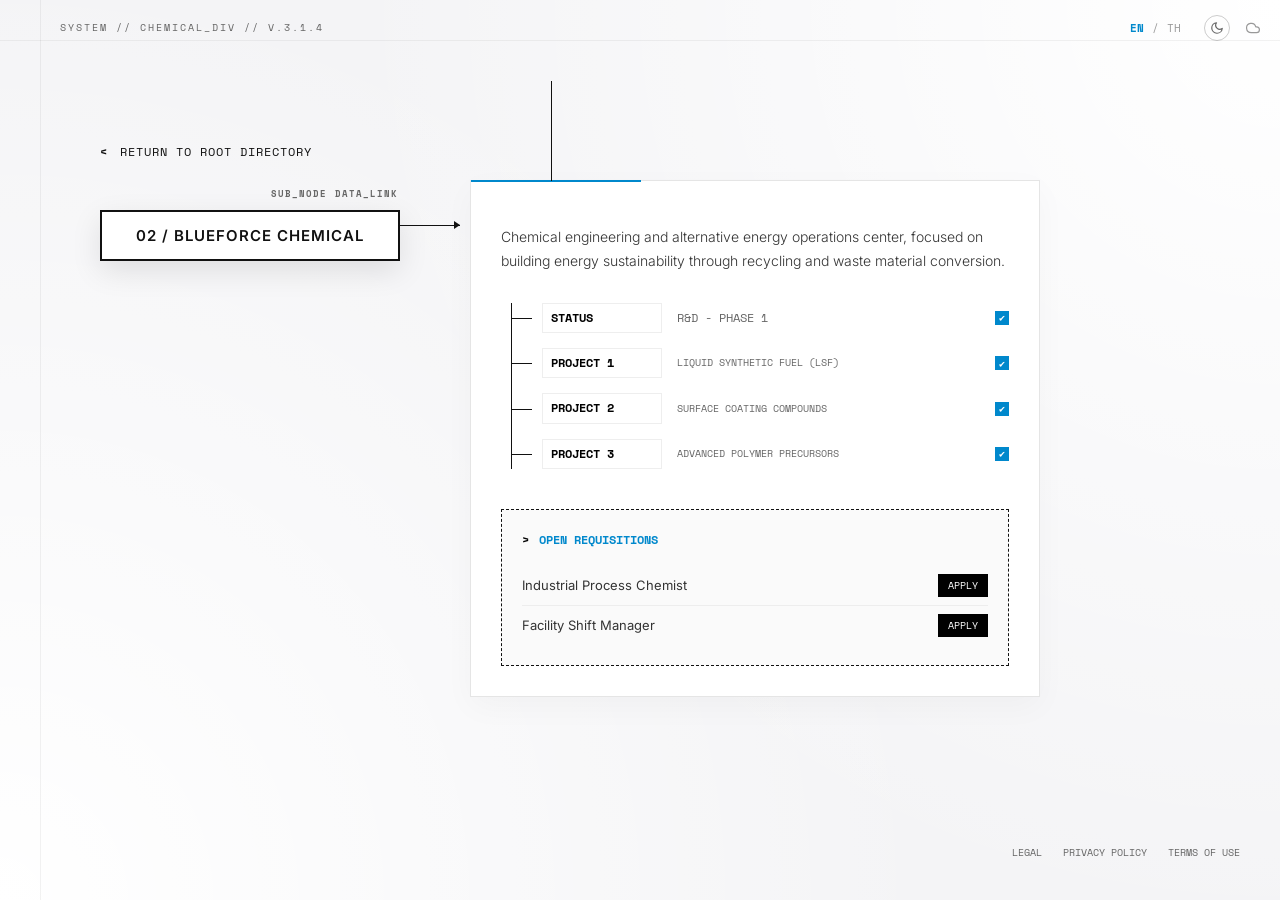
==== chemical.html @ e81e6acf "Add files via upload" ====
<!DOCTYPE html>
<html lang="en">
<head>
  <meta charset="UTF-8">
  <meta name="viewport" content="width=device-width, initial-scale=1.0">
  <title>02 / BLUEFORCE CHEMICAL</title>
  <link rel="stylesheet" href="styles.css">
</head>
<body>
  <div class="lang-toggle">
    <span class="lang-btn active" data-lang="en">EN</span> / <span class="lang-btn" data-lang="th">TH</span>
    <span class="theme-toggle" id="theme-toggle"><svg width="14" height="14" viewBox="0 0 24 24" fill="none" stroke="currentColor" stroke-width="2" stroke-linecap="round" stroke-linejoin="round"><path d="M21 12.79A9 9 0 1 1 11.21 3 7 7 0 0 0 21 12.79z"/></svg></span>
    <a href="login.html" class="cloud-toggle" id="cloud-toggle" title="Blueforce Cloud"><svg width="14" height="14" viewBox="0 0 24 24" fill="none" stroke="currentColor" stroke-width="2" stroke-linecap="round" stroke-linejoin="round"><path d="M18 10h-1.26A8 8 0 1 0 9 20h9a5 5 0 0 0 0-10z"/></svg></a>
  </div>

  <div class="page-header" data-i18n="sys_chem">SYSTEM // CHEMICAL_DIV // v.3.1.4</div>

  <div class="subpage-container">
    <a href="index.html" class="back-link" data-i18n="back_root">RETURN TO ROOT DIRECTORY</a>
    
    <div class="diagram-container" style="min-height: auto; align-items: flex-start; padding-left: 0;">
      <div class="node subpage-node" style="min-width: 300px;">
        <div class="tags">
          <span data-i18n="tag_sub_node">SUB_NODE</span>
          <span data-i18n="tag_data_link">DATA_LINK</span>
        </div>
        <span data-i18n="node_02">02 / BLUEFORCE CHEMICAL</span>
      </div>

      <div class="connector-right" style="margin-top: 15px; width: 60px;"></div>

      <div class="subpage-details" style="margin-top: -30px; margin-left: 10px;">
        <div class="decorative-line"></div>
        <p style="margin-bottom: 30px; font-weight: 300; font-size: 14px;" data-i18n="desc_chem">The backbone of our manufacturing process. Operating massive-scale synthesizers to produce base chemical compounds, industrial solvents, and advanced material precursors.</p>
        
        <ul class="properties-list">
          <li>
            <span class="prop-name">STATUS</span>
            <span class="prop-value" data-i18n="stat_bc"></span>
            <span class="checkbox-checked">✔</span>
          </li>
          <li>
            <span class="prop-name">PROJECT 1</span>
            <span class="prop-value" data-i18n="proj_bc_1" style="font-size: 10px; line-height: 1.2;">LIQUID SYNTHETIC FUEL (LSF)</span>
            <span class="checkbox-checked">✔</span>
          </li>
          <li>
            <span class="prop-name">PROJECT 2</span>
            <span class="prop-value" data-i18n="proj_bc_2" style="font-size: 10px; line-height: 1.2;">SURFACE COATING COMPOUNDS</span>
            <span class="checkbox-checked">✔</span>
          </li>
          <li>
            <span class="prop-name">PROJECT 3</span>
            <span class="prop-value" data-i18n="proj_bc_3" style="font-size: 10px; line-height: 1.2;">ADVANCED POLYMER PRECURSORS</span>
            <span class="checkbox-checked">✔</span>
          </li>
        </ul>

        <div class="careers-box">
          <div class="careers-box-title" data-i18n="open_req">OPEN REQUISITIONS</div>
          <div class="job-listing">
            <span data-i18n="job_chem">Industrial Process Chemist</span>
            <button class="job-apply-btn" data-i18n="apply">APPLY</button>
          </div>
          <div class="job-listing">
            <span data-i18n="job_shift">Facility Shift Manager</span>
            <button class="job-apply-btn" data-i18n="apply">APPLY</button>
          </div>
        </div>
      </div>
    </div>
  </div>
  
  <div class="global-footer">
    <a href="#" data-i18n="footer_legal">LEGAL</a>
    <a href="#" data-i18n="footer_privacy">PRIVACY POLICY</a>
    <a href="#" data-i18n="footer_terms">TERMS OF USE</a>
  </div>

  <!-- <div class="global-ticker">
    <div class="ticker-content" data-i18n="ticker_msg">
    </div>
  </div> -->
  
  <script src="script.js"></script>
</body>
</html>
---- styles.css ----
@import url('https://fonts.googleapis.com/css2?family=Inter:wght@300;400;600&family=Space+Mono&display=swap');

:root {
  --bg-color: #f4f4f6;
  --text-color: #111;
  --accent-blue: #0088cc;
  --node-bg: #111;
  --line-color: #111;
  --font-mono: 'Space Mono', monospace;
  --font-sans: 'Inter', sans-serif;
}

* {
  box-sizing: border-box;
}

body {
  margin: 0;
  padding: 40px;
  background-color: var(--bg-color);
  color: var(--text-color);
  font-family: var(--font-sans);
  min-height: 100vh;
  position: relative;
  background-image: 
    radial-gradient(circle at 100% 0%, #ffffff 0%, transparent 60%),
    radial-gradient(circle at 0% 100%, #ffffff 0%, transparent 60%);
  background-attachment: fixed;
}

/* Geometric details */
body::before {
  content: '';
  position: fixed;
  top: 0;
  left: 40px;
  width: 1px;
  height: 100vh;
  background: rgba(0,0,0,0.05);
  z-index: 0;
}

body::after {
  content: '';
  position: fixed;
  top: 40px;
  left: 0;
  width: 100vw;
  height: 1px;
  background: rgba(0,0,0,0.05);
  z-index: 0;
}

/* Page Headers */
.page-header {
  position: absolute;
  top: 20px;
  left: 60px;
  font-family: var(--font-mono);
  font-size: 10px;
  color: #666;
  text-transform: uppercase;
  letter-spacing: 2px;
  z-index: 10;
}

/* Diagrammatic Containers */
.diagram-container {
  display: flex;
  flex-direction: row;
  align-items: center;
  justify-content: flex-start;
  min-height: calc(100vh - 80px);
  position: relative;
  z-index: 5;
  padding-left: 5vw;
}

@media (max-width: 900px) {
  .diagram-container {
    flex-direction: column;
    align-items: flex-start;
    padding-top: 60px;
  }
}

/* Nodes */
.node {
  background-color: var(--node-bg);
  color: #fff;
  padding: 14px 28px;
  font-size: 15px;
  font-weight: 600;
  letter-spacing: 1px;
  text-transform: uppercase;
  position: relative;
  z-index: 2;
  box-shadow: 0 10px 30px rgba(0,0,0,0.1);
  transition: transform 0.1s ease-out, background-color 0.3s ease;
  text-align: center;
  min-width: 320px;
  transform: translate3d(var(--mouse-x, 0px), var(--mouse-y, 0px), 0);
  will-change: transform;
}

.node.subpage-node {
  background-color: #fff;
  color: #111;
  border: 2px solid #111;
}

.node:not(.subpage-node):hover {
  transform: translate3d(var(--mouse-x, 0px), calc(var(--mouse-y, 0px) - 2px), 0) scale(1.02);
  background-color: #000;
}

.node .tags {
  position: absolute;
  top: -25px;
  right: 0;
  font-family: var(--font-mono);
  font-size: 9px;
  color: #666;
  display: flex;
  gap: 8px;
}

/* Connectors */
.connector-right {
  width: 80px;
  height: 1px;
  background-color: var(--line-color);
  position: relative;
  z-index: 1;
}

.connector-right::after {
  content: '';
  position: absolute;
  right: 0;
  top: -4px;
  border-top: 4px solid transparent;
  border-bottom: 4px solid transparent;
  border-left: 6px solid var(--line-color);
}

@media (max-width: 900px) {
  .connector-right {
    width: 1px;
    height: 40px;
    margin-left: 40px;
  }
  .connector-right::after {
    right: -4px;
    top: auto;
    bottom: 0;
    border-left: 4px solid transparent;
    border-right: 4px solid transparent;
    border-top: 6px solid var(--line-color);
  }
}

/* Tree Structure */
.tree {
  display: flex;
  flex-direction: column;
  gap: 25px;
  position: relative;
  padding-left: 60px;
}

@media (max-width: 900px) {
  .tree {
    padding-left: 40px;
  }
}

/* Vertical line for the tree */
.tree::before {
  content: '';
  position: absolute;
  left: 0;
  top: 20px;
  bottom: 20px;
  width: 1px;
  background-color: var(--line-color);
  z-index: 1;
}

@media (max-width: 900px) {
  .tree::before {
    left: 40px;
    top: -20px;
  }
}

.tree-item {
  display: block;
  position: relative;
  text-decoration: none;
  color: inherit;
  opacity: 0;
  animation: fadeIn 0.6s forwards cubic-bezier(0.1, 0.9, 0.2, 1);
  transform: translate3d(var(--mouse-x, 0px), var(--mouse-y, 0px), 0);
  will-change: transform;
}

/* Horizontal line from trunk to tree item */
.tree-item::before {
  content: '';
  position: absolute;
  left: -60px;
  top: 50%;
  width: 60px;
  height: 1px;
  background-color: var(--line-color);
  z-index: 1;
}

/* Arrow head on horizontal line */
.tree-item::after {
  content: '';
  position: absolute;
  left: -4px;
  top: 50%;
  transform: translateY(-50%);
  border-top: 4px solid transparent;
  border-bottom: 4px solid transparent;
  border-left: 6px solid var(--line-color);
  z-index: 2;
}

@media (max-width: 900px) {
  .tree-item::before {
    left: 0;
    width: 40px;
  }
  .tree-item::after {
    left: 36px;
  }
}

.tree-node {
  background-color: var(--node-bg);
  color: #fff;
  padding: 10px 20px;
  font-size: 13px;
  font-family: var(--font-mono);
  text-transform: uppercase;
  transition: all 0.3s ease;
  display: flex;
  align-items: center;
  justify-content: space-between;
  min-width: 320px;
  border: 1px solid transparent;
  box-shadow: 0 4px 15px rgba(0,0,0,0.05);
}

.tree-node .icon {
  display: inline-flex;
  align-items: center;
  justify-content: center;
  width: 18px;
  height: 18px;
  background-color: #fff;
  color: #000;
  font-size: 12px;
  font-weight: bold;
  margin-left: 20px;
  transition: all 0.3s;
}

.tree-item:hover .tree-node {
  background-color: #fff;
  color: #000;
  border: 1px solid #000;
  transform: translateX(10px);
}

.tree-item:hover .tree-node .icon {
  background-color: #000;
  color: #fff;
  transform: rotate(90deg);
}

.tree-item:nth-child(1) { animation-delay: 0.1s; }
.tree-item:nth-child(2) { animation-delay: 0.2s; }
.tree-item:nth-child(3) { animation-delay: 0.3s; }
.tree-item:nth-child(4) { animation-delay: 0.4s; }
.tree-item:nth-child(5) { animation-delay: 0.5s; }

/* Contact node (07) - dashed outline variant */
.tree-node-contact {
  background-color: transparent;
  border: 1px dashed var(--line-color);
  color: #000;
}

.tree-node-contact .contact-icon {
  background-color: #f4f4f6;
  color: #000;
}

@keyframes fadeIn {
  from { opacity: 0; transform: translateX(-20px); }
  to { opacity: 1; transform: translateX(0); }
}

/* Subpage Layout */
.subpage-container {
  padding-top: 100px;
  padding-left: 60px;
  max-width: 1000px;
}

@media (max-width: 900px) {
  .subpage-container {
    padding-left: 0;
  }
}

.back-link {
  display: inline-flex;
  align-items: center;
  text-decoration: none;
  color: var(--text-color);
  font-family: var(--font-mono);
  font-size: 12px;
  margin-bottom: 50px;
  transition: color 0.3s, transform 0.3s;
  text-transform: uppercase;
  letter-spacing: 1px;
}

.back-link::before {
  content: '<';
  margin-right: 12px;
  font-size: 12px;
  font-weight: bold;
}

.back-link:hover {
  color: var(--accent-blue);
  transform: translateX(-5px);
}

.subpage-content {
  display: flex;
  gap: 60px;
  margin-top: 40px;
}

@media (max-width: 900px) {
  .subpage-content {
    flex-direction: column;
    gap: 40px;
  }
}

.subpage-details {
  flex: 1;
  font-size: 15px;
  line-height: 1.7;
  color: #333;
  padding: 30px;
  background: #fff;
  border: 1px solid rgba(0,0,0,0.1);
  box-shadow: 0 10px 30px rgba(0,0,0,0.03);
  position: relative;
}

.subpage-details::before {
  content: '';
  position: absolute;
  top: -1px;
  left: 0;
  width: 30%;
  height: 2px;
  background-color: var(--accent-blue);
}

.properties-list {
  font-family: var(--font-mono);
  font-size: 12px;
  border-left: 1px solid var(--line-color);
  padding-left: 30px;
  margin-left: 10px;
  list-style: none;
  display: flex;
  flex-direction: column;
  gap: 15px;
  position: relative;
}

.properties-list li {
  position: relative;
  display: flex;
  align-items: center;
}

.properties-list li::before {
  content: '';
  position: absolute;
  left: -30px;
  top: 50%;
  width: 20px;
  height: 1px;
  background-color: var(--line-color);
}

.prop-name {
  font-weight: bold;
  text-transform: uppercase;
  margin-right: 15px;
  color: #000;
  background: #fff;
  padding: 4px 8px;
  border: 1px solid #eee;
  min-width: 120px;
}

.prop-value {
  color: #666;
}

.checkbox-checked {
  display: inline-flex;
  align-items: center;
  justify-content: center;
  width: 14px;
  height: 14px;
  background-color: var(--accent-blue);
  color: #fff;
  font-size: 10px;
  margin-left: auto;
}

/* Decoration lines for subpage */
.decorative-line {
  position: absolute;
  width: 1px;
  height: 100px;
  background-color: var(--line-color);
  left: 80px;
  top: -100px;
}

/* ------------------- Phase 2 Features ------------------- */
.page-header {
  transform: translate3d(var(--mouse-x, 0px), var(--mouse-y, 0px), 0);
  will-change: transform;
}

.subpage-details {
  transform: translate3d(var(--mouse-x, 0px), var(--mouse-y, 0px), 0);
  will-change: transform;
}

.connector-right {
  transform: translate3d(var(--mouse-x, 0px), var(--mouse-y, 0px), 0);
  will-change: transform;
}

.tree {
  transform: translate3d(var(--mouse-x, 0px), var(--mouse-y, 0px), 0);
  will-change: transform;
}

/* Global Ticker */
.global-ticker {
  position: fixed;
  bottom: 0;
  left: 0;
  width: 100vw;
  background-color: #000;
  color: #0f0; /* retro terminal green */
  font-family: var(--font-mono);
  font-size: 11px;
  padding: 6px 0;
  white-space: nowrap;
  overflow: hidden;
  z-index: 100;
  letter-spacing: 1px;
}

.ticker-content {
  display: inline-block;
  padding-left: 100%;
  animation: tickerScroll 20s linear infinite;
}

@keyframes tickerScroll {
  0% { transform: translate3d(0, 0, 0); }
  100% { transform: translate3d(-100%, 0, 0); }
}

/* Global Footer */
.global-footer {
  position: fixed;
  bottom: 40px;
  right: 40px;
  font-family: var(--font-mono);
  font-size: 10px;
  z-index: 90;
}

.global-footer a {
  color: #666;
  text-decoration: none;
  margin-left: 15px;
  transition: color 0.3s;
}

.global-footer a:hover {
  color: #000;
}

/* Language Toggle */
.lang-toggle {
  position: fixed;
  top: 15px;
  right: 20px;
  font-family: var(--font-mono);
  font-size: 11px;
  color: #999;
  z-index: 90;
  display: flex;
  gap: 8px;
  align-items: center;
}

.cloud-toggle {
  cursor: pointer;
  margin-left: 8px;
  display: flex;
  align-items: center;
  justify-content: center;
  color: #999;
  transition: color 0.3s;
}

.cloud-toggle:hover {
  color: var(--accent-blue);
}

.theme-toggle {
  cursor: pointer;
  margin-left: 5px;
  display: flex;
  align-items: center;
  justify-content: center;
  color: #999;
  transition: color 0.3s;
}

.theme-toggle:hover {
  color: var(--accent-blue);
}

.lang-toggle .lang-btn {
  cursor: pointer;
  transition: color 0.3s;
}

.lang-toggle .lang-btn:hover {
  color: var(--accent-blue);
}

.lang-toggle .lang-btn.active {
  color: var(--accent-blue);
  font-weight: bold;
}

/* Careers Box in Subsidiary Pages */
.careers-box {
  margin-top: 40px;
  padding: 20px;
  border: 1px dashed var(--line-color);
  background-color: #fafafa;
}

.careers-box-title {
  font-family: var(--font-mono);
  font-size: 12px;
  font-weight: bold;
  margin-bottom: 15px;
  color: var(--accent-blue);
  display: flex;
  align-items: center;
  gap: 10px;
}

.careers-box-title::before {
  content: '>';
  color: #000;
}

.job-listing {
  display: flex;
  justify-content: space-between;
  align-items: center;
  font-size: 13px;
  padding: 8px 0;
  border-bottom: 1px solid rgba(0,0,0,0.05);
}

.job-listing:last-child {
  border-bottom: none;
}

.job-apply-btn {
  background: #000;
  color: #fff;
  border: none;
  padding: 4px 10px;
  font-family: var(--font-mono);
  font-size: 10px;
  cursor: pointer;
  transition: background 0.2s;
}

.job-apply-btn:hover {
  background: var(--accent-blue);
}

/* ============ Proper Dark Mode ============ */
html.dark-mode {
  --bg-color: #4a5665;
  --text-color: #e0e0e0;
  --node-bg: #e8e8e8;
  --line-color: #e0e0e0;
}

html.dark-mode body {
  background-color: #4a5665;
  color: #e0e0e0;
  background-image:
    radial-gradient(circle at 100% 0%, #1a1a1f 0%, transparent 60%),
    radial-gradient(circle at 0% 100%, #1a1a1f 0%, transparent 60%);
}

html.dark-mode body::before {
  background: rgba(255,255,255,0.06);
}

html.dark-mode body::after {
  background: rgba(255,255,255,0.06);
}

/* Page header */
html.dark-mode .page-header {
  color: #888;
}

/* Node tags */
html.dark-mode .node .tags {
  color: #999;
}

/* Main node in dark: light bg, dark text (inverted) */
html.dark-mode .node {
  background-color: #e8e8e8;
  color: #111;
  box-shadow: 0 10px 30px rgba(0,0,0,0.4);
}

html.dark-mode .node:not(.subpage-node):hover {
  background-color: #fff;
}

/* Subpage node: dark bg, light border/text */
html.dark-mode .node.subpage-node {
  background-color: #0e0e10;
  color: #e0e0e0;
  border-color: #e0e0e0;
}

/* Tree nodes */
html.dark-mode .tree-node {
  background-color: #e8e8e8;
  color: #111;
  box-shadow: 0 4px 15px rgba(0,0,0,0.3);
}

html.dark-mode .tree-node .icon {
  background-color: #111;
  color: #e8e8e8;
}

/* Contact node (07) dark mode */
html.dark-mode .tree-node-contact {
  background-color: transparent;
  border: 1px dashed #e0e0e0;
  color: #e0e0e0;
}

html.dark-mode .tree-node-contact .contact-icon {
  background-color: #222;
  color: #e0e0e0;
}

html.dark-mode .tree-item:hover .tree-node {
  background-color: #111;
  color: #e8e8e8;
  border-color: #e8e8e8;
}

html.dark-mode .tree-item:hover .tree-node .icon {
  background-color: #e8e8e8;
  color: #111;
}

/* Connectors */
html.dark-mode .connector-right {
  background-color: #e0e0e0;
}

html.dark-mode .connector-right::after {
  border-left-color: #e0e0e0;
}

/* Tree vertical & horizontal lines */
html.dark-mode .tree::before {
  background-color: #e0e0e0;
}

html.dark-mode .tree-item::before {
  background-color: #e0e0e0;
}

html.dark-mode .tree-item::after {
  border-left-color: #e0e0e0;
}

/* Subpage details panel */
html.dark-mode .subpage-details {
  background: #181820;
  color: #ccc;
  border-color: rgba(255,255,255,0.1);
  box-shadow: 0 10px 30px rgba(0,0,0,0.3);
}

/* Properties list */
html.dark-mode .properties-list {
  border-left-color: #e0e0e0;
}

html.dark-mode .properties-list li::before {
  background-color: #e0e0e0;
}

html.dark-mode .prop-name {
  color: #e0e0e0;
  background: #222;
  border-color: #333;
}

html.dark-mode .prop-value {
  color: #999;
}

/* Careers box */
html.dark-mode .careers-box {
  background-color: #141418;
  border-color: #444;
}

html.dark-mode .careers-box-title::before {
  color: #e0e0e0;
}

html.dark-mode .job-listing {
  border-bottom-color: rgba(255,255,255,0.08);
  color: #ccc;
}

html.dark-mode .job-apply-btn {
  background: #e8e8e8;
  color: #111;
}

html.dark-mode .job-apply-btn:hover {
  background: var(--accent-blue);
  color: #fff;
}

/* Back link */
html.dark-mode .back-link {
  color: #ccc;
}

html.dark-mode .back-link:hover {
  color: var(--accent-blue);
}

/* Decorative line */
html.dark-mode .decorative-line {
  background-color: #e0e0e0;
}

/* Lang toggle */
html.dark-mode .lang-toggle {
  color: #777;
}

html.dark-mode .lang-toggle .lang-btn:hover,
html.dark-mode .lang-toggle .lang-btn.active {
  color: var(--accent-blue);
}

/* Footer */
html.dark-mode .global-footer a {
  color: #888;
}

html.dark-mode .global-footer a:hover {
  color: #e0e0e0;
}

/* Contact page inline styles override */
html.dark-mode input,
html.dark-mode textarea {
  background-color: #181820;
  color: #e0e0e0;
  border-color: #444;
}

html.dark-mode button[data-i18n="btn_transmit"] {
  background: #e8e8e8 !important;
  color: #111 !important;
}

html.dark-mode button[data-i18n="btn_transmit"]:hover {
  background: var(--accent-blue) !important;
  color: #fff !important;
}

/* ============ Theme Toggle Icon Button ============ */
.theme-toggle {
  cursor: pointer;
  margin-left: 15px;
  user-select: none;
  transition: opacity 0.3s, transform 0.3s;
  display: inline-flex;
  align-items: center;
  justify-content: center;
  width: 26px;
  height: 26px;
  border-radius: 50%;
  border: 1px solid rgba(0,0,0,0.2);
  background: transparent;
  vertical-align: middle;
  line-height: 1;
  color: #666;
}

html.dark-mode .theme-toggle {
  border-color: rgba(255,255,255,0.25);
  color: #aaa;
}

.theme-toggle:hover {
  color: var(--accent-blue);
  border-color: var(--accent-blue);
  transform: rotate(15deg);
}
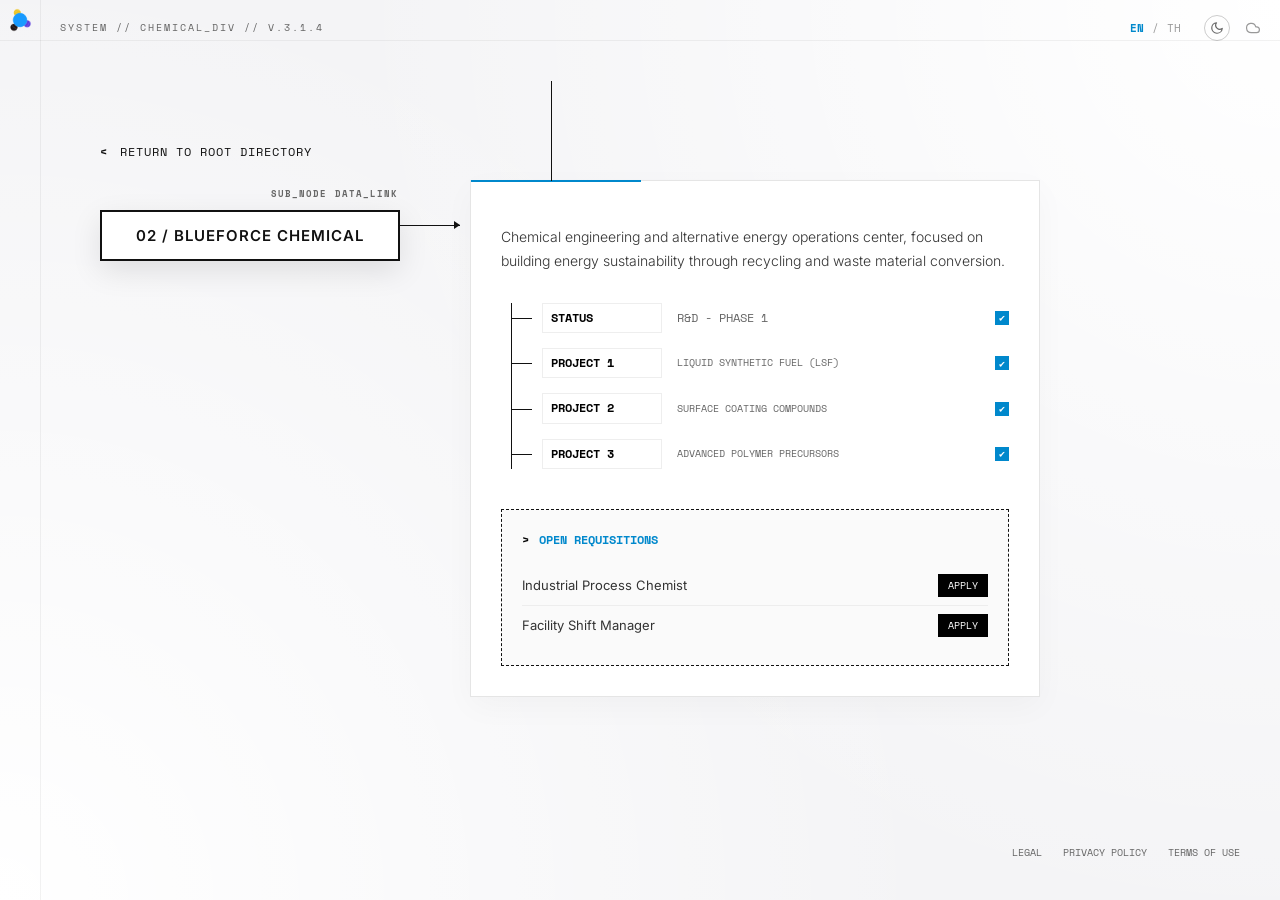
==== commit 419ac3c0: "Add logo and fix model" ====
--- a/chemical.html
+++ b/chemical.html
@@ -5,6 +5,7 @@
   <meta name="viewport" content="width=device-width, initial-scale=1.0">
   <title>02 / BLUEFORCE CHEMICAL</title>
   <link rel="stylesheet" href="styles.css">
+  <link rel="icon" type="image/png" href="LOGO/BHC_LOGO.png">
 </head>
 <body>
   <div class="lang-toggle">
@@ -13,6 +14,7 @@
     <a href="login.html" class="cloud-toggle" id="cloud-toggle" title="Blueforce Cloud"><svg width="14" height="14" viewBox="0 0 24 24" fill="none" stroke="currentColor" stroke-width="2" stroke-linecap="round" stroke-linejoin="round"><path d="M18 10h-1.26A8 8 0 1 0 9 20h9a5 5 0 0 0 0-10z"/></svg></a>
   </div>
 
+  <img src="LOGO/BHC_LOGO.png" class="nav-logo site-logo" alt="BHC Logo">
   <div class="page-header" data-i18n="sys_chem">SYSTEM // CHEMICAL_DIV // v.3.1.4</div>
 
   <div class="subpage-container">
--- a/styles.css
+++ b/styles.css
@@ -529,6 +529,25 @@
   align-items: center;
 }
 
+.nav-logo {
+  height: 24px;
+  width: auto;
+  opacity: 0.9;
+  transition: opacity 0.3s, transform 0.3s;
+}
+
+.site-logo {
+  position: absolute;
+  top: 8px;
+  left: 8px;
+  z-index: 10;
+}
+
+.nav-logo:hover {
+  opacity: 1;
+  transform: scale(1.05);
+}
+
 .cloud-toggle {
   cursor: pointer;
   margin-left: 8px;
@@ -629,6 +648,10 @@
   --text-color: #e0e0e0;
   --node-bg: #e8e8e8;
   --line-color: #e0e0e0;
+}
+
+html.dark-mode .nav-logo {
+  opacity: 0.8;
 }
 
 html.dark-mode body {
